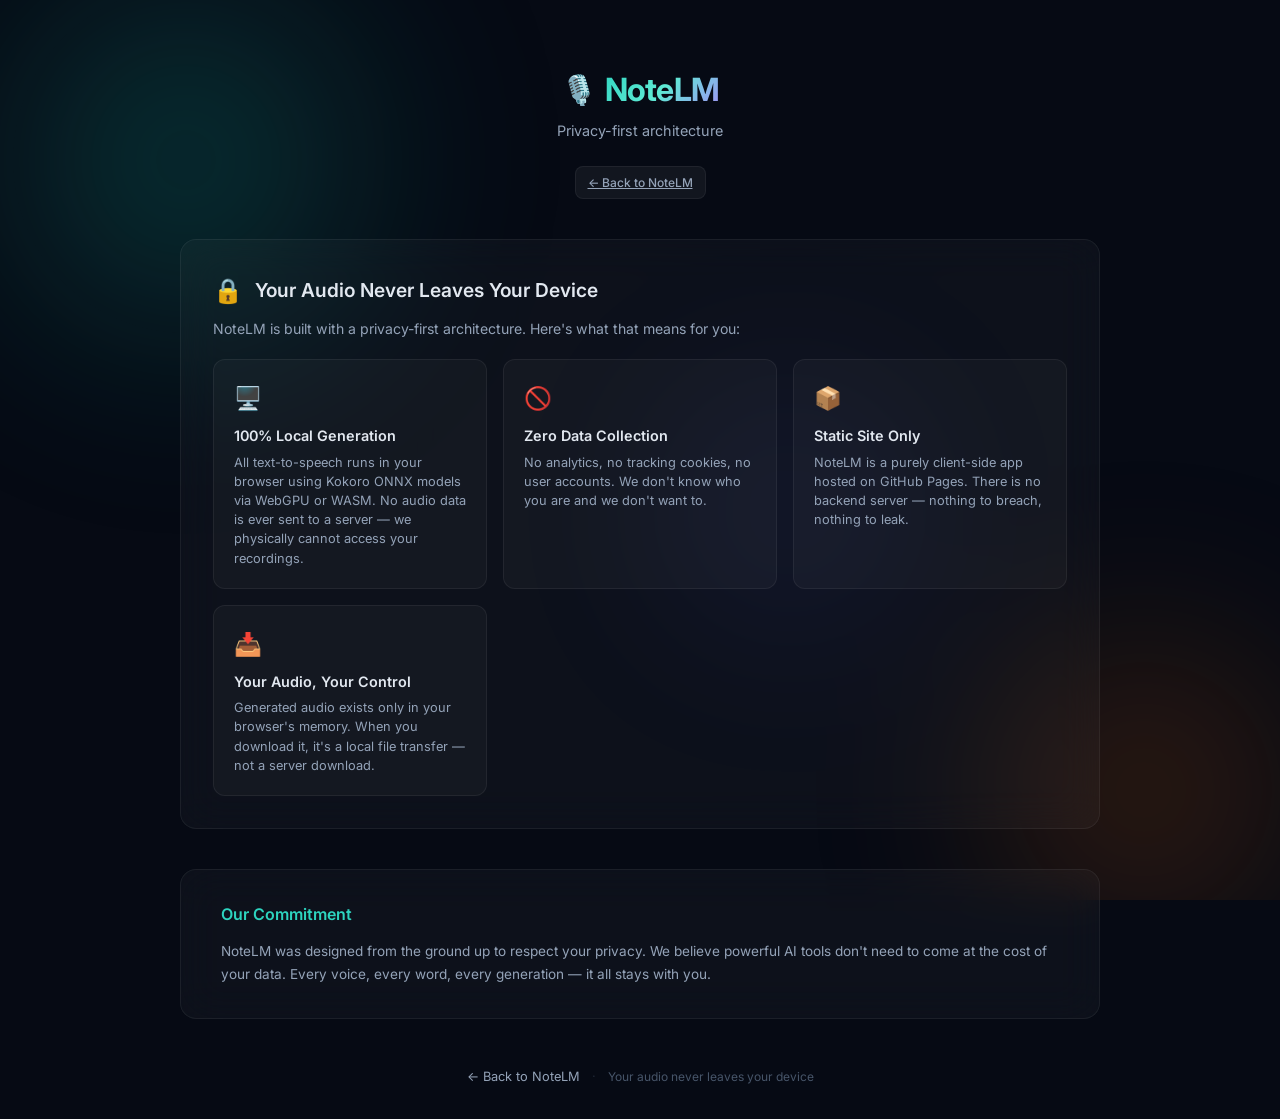
==== privacy.html @ 61eac871 "feat: privacy as subpage with footer link" ====
<!DOCTYPE html>
<html lang="en">
<head>
    <meta charset="UTF-8">
    <meta name="viewport" content="width=device-width, initial-scale=1.0">
    <title>NoteLM — Privacy</title>
    <meta name="description" content="NoteLM privacy policy — all TTS generation runs locally in your browser. No data collection, no server, no tracking.">
    <link rel="icon" href="data:image/svg+xml,<svg xmlns='http://www.w3.org/2000/svg' viewBox='0 0 100 100'><text y='.9em' font-size='90'>🎙️</text></svg>">
    <link href="https://fonts.googleapis.com/css2?family=Inter:wght@400;500;600;700&family=JetBrains+Mono:wght@400;500&display=swap" rel="stylesheet">
    <link rel="stylesheet" href="styles.css">
</head>
<body>
    <!-- Ambient background blobs -->
    <div class="ambient-bg">
        <div class="blob blob-1"></div>
        <div class="blob blob-2"></div>
        <div class="blob blob-3"></div>
    </div>

    <div class="app">
        <!-- Header -->
        <header class="header">
            <div class="logo">
                <span class="logo-icon">🎙️</span>
                <h1>NoteLM</h1>
            </div>
            <p class="tagline">Privacy-first architecture</p>
        </header>

        <!-- Back Link -->
        <div class="privacy-back">
            <a href="index.html" class="btn-glass btn-sm">← Back to NoteLM</a>
        </div>

        <!-- Privacy Content -->
        <section class="glass-panel privacy-section">
            <div class="privacy-header">
                <span class="privacy-icon">🔒</span>
                <h2>Your Audio Never Leaves Your Device</h2>
            </div>
            <p class="privacy-desc">NoteLM is built with a privacy-first architecture. Here's what that means for you:</p>
            <div class="privacy-grid">
                <div class="privacy-card">
                    <span class="privacy-card-icon">🖥️</span>
                    <h3>100% Local Generation</h3>
                    <p>All text-to-speech runs in your browser using Kokoro ONNX models via WebGPU or WASM. No audio data is ever sent to a server — we physically cannot access your recordings.</p>
                </div>
                <div class="privacy-card">
                    <span class="privacy-card-icon">🚫</span>
                    <h3>Zero Data Collection</h3>
                    <p>No analytics, no tracking cookies, no user accounts. We don't know who you are and we don't want to.</p>
                </div>
                <div class="privacy-card">
                    <span class="privacy-card-icon">📦</span>
                    <h3>Static Site Only</h3>
                    <p>NoteLM is a purely client-side app hosted on GitHub Pages. There is no backend server — nothing to breach, nothing to leak.</p>
                </div>
                <div class="privacy-card">
                    <span class="privacy-card-icon">📥</span>
                    <h3>Your Audio, Your Control</h3>
                    <p>Generated audio exists only in your browser's memory. When you download it, it's a local file transfer — not a server download.</p>
                </div>
            </div>
        </section>

        <!-- Commitment -->
        <section class="glass-panel privacy-commitment">
            <h3>Our Commitment</h3>
            <p>NoteLM was designed from the ground up to respect your privacy. We believe powerful AI tools don't need to come at the cost of your data. Every voice, every word, every generation — it all stays with you.</p>
        </section>

        <!-- Footer -->
        <footer class="site-footer">
            <a href="index.html" class="footer-link">← Back to NoteLM</a>
            <span class="footer-dot">·</span>
            <span class="footer-text">Your audio never leaves your device</span>
        </footer>
    </div>
</body>
</html>
---- styles.css ----
/* ============================================
   NoteLM — Glassmorphic Dark Theme
   ============================================ */

:root {
    --bg-deep: #060a14;
    --bg-surface: rgba(255, 255, 255, 0.03);
    --bg-surface-hover: rgba(255, 255, 255, 0.06);
    --bg-elevated: rgba(255, 255, 255, 0.05);

    --border: rgba(255, 255, 255, 0.06);
    --border-hover: rgba(255, 255, 255, 0.12);
    --border-focus: rgba(45, 212, 191, 0.4);

    --text-primary: #e2e8f0;
    --text-secondary: #94a3b8;
    --text-muted: #475569;

    --accent: #2dd4bf;
    --accent-dim: rgba(45, 212, 191, 0.15);
    --accent-glow: rgba(45, 212, 191, 0.25);

    --error: #f87171;
    --error-dim: rgba(248, 113, 113, 0.12);

    --radius-sm: 8px;
    --radius-md: 12px;
    --radius-lg: 16px;
    --radius-pill: 100px;

    --blur: 20px;
    --transition: 0.2s ease;
    --font-body: 'Inter', -apple-system, BlinkMacSystemFont, sans-serif;
    --font-mono: 'JetBrains Mono', 'SF Mono', 'Consolas', monospace;
}

*, *::before, *::after { margin: 0; padding: 0; box-sizing: border-box; }

html { font-size: 16px; }

body {
    font-family: var(--font-body);
    background: var(--bg-deep);
    color: var(--text-primary);
    line-height: 1.6;
    min-height: 100vh;
    overflow-x: hidden;
}

/* ---- Ambient Background ---- */
.ambient-bg {
    position: fixed;
    inset: 0;
    z-index: 0;
    overflow: hidden;
    pointer-events: none;
}

.blob {
    position: absolute;
    border-radius: 50%;
    filter: blur(100px);
    opacity: 0.4;
    animation: drift 20s ease-in-out infinite alternate;
}

.blob-1 {
    width: 500px; height: 500px;
    background: radial-gradient(circle, #0d9488 0%, transparent 70%);
    top: -10%; left: -5%;
    animation-duration: 25s;
}

.blob-2 {
    width: 400px; height: 400px;
    background: radial-gradient(circle, #b45309 0%, transparent 70%);
    bottom: -10%; right: -5%;
    animation-duration: 30s;
    animation-delay: -5s;
}

.blob-3 {
    width: 300px; height: 300px;
    background: radial-gradient(circle, #6366f1 0%, transparent 70%);
    top: 40%; left: 50%;
    animation-duration: 22s;
    animation-delay: -10s;
    opacity: 0.2;
}

@keyframes drift {
    0% { transform: translate(0, 0) scale(1); }
    33% { transform: translate(30px, -20px) scale(1.05); }
    66% { transform: translate(-20px, 30px) scale(0.95); }
    100% { transform: translate(10px, -10px) scale(1.02); }
}

/* ---- App Layout ---- */
.app {
    position: relative;
    z-index: 1;
    max-width: 960px;
    margin: 0 auto;
    padding: 1.5rem 1.25rem 7rem;
    display: flex;
    flex-direction: column;
    gap: 1rem;
    min-height: 100vh;
    height: 100vh;
}

/* ---- Glass Panel ---- */
.glass-panel {
    background: var(--bg-surface);
    backdrop-filter: blur(var(--blur));
    -webkit-backdrop-filter: blur(var(--blur));
    border: 1px solid var(--border);
    border-radius: var(--radius-lg);
    transition: border-color var(--transition);
}

.glass-panel:hover { border-color: var(--border-hover); }

/* ---- Header ---- */
.header {
    text-align: center;
    padding: 2.5rem 0 0.5rem;
}

.logo {
    display: flex;
    align-items: center;
    justify-content: center;
    gap: 0.5rem;
}

.logo-icon { font-size: 1.8rem; }

.logo h1 {
    font-size: 2rem;
    font-weight: 700;
    letter-spacing: -0.03em;
    background: linear-gradient(135deg, var(--accent), #5eead4, #a78bfa);
    -webkit-background-clip: text;
    -webkit-text-fill-color: transparent;
    background-clip: text;
}

.tagline {
    color: var(--text-secondary);
    font-size: 0.9rem;
    margin-top: 0.25rem;
}

/* ---- Section Labels ---- */
.section-label {
    font-size: 0.7rem;
    font-weight: 600;
    text-transform: uppercase;
    letter-spacing: 0.1em;
    color: var(--text-muted);
}

/* ---- Speaker Editor Portal ---- */
.speaker-editor-portal {
    background: rgba(10, 15, 30, 0.98);
    backdrop-filter: blur(32px);
    border: 1px solid rgba(45, 212, 191, 0.3);
    border-radius: var(--radius-md);
    padding: 0.85rem;
    min-width: 260px;
    box-shadow: 0 16px 48px rgba(0,0,0,0.6), 0 0 24px rgba(45, 212, 191, 0.08);
}

.editor-arrow {
    position: absolute;
    top: -5px;
    left: 50%;
    transform: translateX(-50%) rotate(45deg);
    width: 10px;
    height: 10px;
    background: rgba(10, 15, 30, 0.98);
    border-top: 1px solid rgba(45, 212, 191, 0.3);
    border-left: 1px solid rgba(45, 212, 191, 0.3);
}

/* ---- Engine Selector ---- */
.engine-section {
    padding: 0.65rem 1rem;
}

.engine-row {
    display: flex;
    align-items: center;
    gap: 0.75rem;
}

.engine-options {
    display: flex;
    gap: 0.4rem;
    flex: 1;
}

.engine-btn {
    flex: 1;
    display: flex;
    flex-direction: column;
    align-items: center;
    gap: 0.15rem;
    padding: 0.45rem 0.5rem;
    background: var(--bg-elevated);
    border: 1px solid var(--border);
    border-radius: var(--radius-sm);
    cursor: pointer;
    transition: all var(--transition);
    font-family: var(--font-body);
}

.engine-btn:hover {
    border-color: var(--border-hover);
    background: var(--bg-surface-hover);
}

.engine-btn.active {
    border-color: var(--accent);
    background: var(--accent-dim);
    box-shadow: 0 0 12px rgba(45, 212, 191, 0.1);
}

.engine-name {
    font-size: 0.8rem;
    font-weight: 600;
    color: var(--text-primary);
}

.engine-meta {
    font-size: 0.65rem;
    color: var(--text-muted);
}

.backend-notice {
    display: flex;
    align-items: center;
    gap: 0.4rem;
    margin-top: 0.5rem;
    padding: 0.4rem 0.65rem;
    background: rgba(251, 191, 36, 0.08);
    border: 1px solid rgba(251, 191, 36, 0.15);
    border-radius: var(--radius-sm);
    font-size: 0.75rem;
    color: #fbbf24;
}

.notice-icon { font-size: 0.85rem; }

.backend-notice.webgpu {
    background: rgba(45, 212, 191, 0.08);
    border-color: rgba(45, 212, 191, 0.15);
    color: var(--accent);
}

/* ---- Speakers Strip ---- */
.speakers-section {
    padding: 0.75rem 1rem;
}

.speakers-header {
    display: flex;
    align-items: center;
    justify-content: space-between;
    margin-bottom: 0.5rem;
}

.speakers-strip {
    display: flex;
    gap: 0.5rem;
    overflow-x: auto;
    padding-bottom: 0.25rem;
    scrollbar-width: thin;
    scrollbar-color: rgba(255,255,255,0.08) transparent;
}

.speakers-strip::-webkit-scrollbar { height: 4px; }
.speakers-strip::-webkit-scrollbar-track { background: transparent; }
.speakers-strip::-webkit-scrollbar-thumb { background: rgba(255,255,255,0.08); border-radius: 2px; }

/* Speaker Chip */
.speaker-chip {
    display: flex;
    align-items: center;
    gap: 0.4rem;
    background: var(--bg-elevated);
    border: 1px solid var(--border);
    border-radius: var(--radius-pill);
    padding: 0.35rem 0.75rem 0.35rem 0.5rem;
    cursor: pointer;
    transition: all var(--transition);
    white-space: nowrap;
    flex-shrink: 0;
}

.speaker-chip:hover {
    border-color: var(--border-hover);
    background: var(--bg-surface-hover);
}

.speaker-chip.active {
    border-color: var(--border-focus);
    box-shadow: 0 0 12px var(--accent-dim);
}

.chip-dot {
    width: 10px;
    height: 10px;
    border-radius: 50%;
    flex-shrink: 0;
}

.chip-name {
    font-size: 0.8rem;
    font-weight: 500;
    color: var(--text-primary);
}

.chip-voice {
    font-size: 0.7rem;
    color: var(--text-muted);
    margin-left: 0.15rem;
}

.chip-remove {
    background: none;
    border: none;
    color: var(--text-muted);
    font-size: 0.85rem;
    cursor: pointer;
    padding: 0 0.15rem;
    margin-left: 0.15rem;
    border-radius: 50%;
    line-height: 1;
    transition: all var(--transition);
    opacity: 0;
}

.speaker-chip:hover .chip-remove { opacity: 1; }
.chip-remove:hover { color: var(--error); background: var(--error-dim); }

/* Speaker Editor Popover */


.editor-field {
    display: flex;
    flex-direction: column;
    gap: 0.2rem;
    margin-bottom: 0.5rem;
}

.editor-field:last-child { margin-bottom: 0; }

.editor-label {
    font-size: 0.65rem;
    font-weight: 600;
    text-transform: uppercase;
    letter-spacing: 0.08em;
    color: var(--text-muted);
}

.editor-input,
.editor-select {
    background: rgba(255,255,255,0.04);
    color: var(--text-primary);
    border: 1px solid var(--border);
    border-radius: var(--radius-sm);
    padding: 0.4rem 0.6rem;
    font-family: var(--font-body);
    font-size: 0.8rem;
    transition: border-color var(--transition);
    width: 100%;
}

.editor-input:focus, .editor-select:focus {
    outline: none;
    border-color: var(--accent);
}

.editor-select { cursor: pointer; }

.editor-select option {
    background: #0f172a;
    color: var(--text-primary);
}

/* Add Speaker Button */
.btn-add-speaker {
    display: flex;
    align-items: center;
    justify-content: center;
    width: 32px;
    height: 32px;
    background: var(--accent-dim);
    border: 1px dashed rgba(45, 212, 191, 0.3);
    border-radius: 50%;
    color: var(--accent);
    font-size: 1.1rem;
    cursor: pointer;
    transition: all var(--transition);
    flex-shrink: 0;
}

.btn-add-speaker:hover {
    background: rgba(45, 212, 191, 0.25);
    border-color: var(--accent);
}

.chip-plus { line-height: 1; }

/* ---- Script Section ---- */
.script-section {
    flex: 1;
    display: flex;
    flex-direction: column;
    padding: 0.75rem 1rem 1rem;
    min-height: 400px;
}

.script-header {
    display: flex;
    align-items: center;
    justify-content: space-between;
    margin-bottom: 0.75rem;
}

.script-actions { display: flex; gap: 0.4rem; }

.script-lines {
    flex: 1;
    overflow-y: auto;
    display: flex;
    flex-direction: column;
    gap: 0.35rem;
    padding-right: 0.25rem;
    min-height: 300px;
    max-height: calc(100vh - 280px);
}

.script-lines::-webkit-scrollbar { width: 5px; }
.script-lines::-webkit-scrollbar-track { background: transparent; }
.script-lines::-webkit-scrollbar-thumb { background: rgba(255,255,255,0.06); border-radius: 3px; }

/* Script Line */
.script-line {
    display: grid;
    grid-template-columns: 3px 2.5rem 120px 1fr auto 20px;
    gap: 0;
    align-items: stretch;
    background: var(--bg-surface);
    border: 1px solid var(--border);
    border-radius: var(--radius-sm);
    transition: all var(--transition);
    overflow: hidden;
}

/* Selection gutter — left-edge strip for click + drag-to-select */
.line-select-gutter {
    display: flex;
    align-items: center;
    justify-content: center;
    cursor: pointer;
    background: transparent;
    transition: background var(--transition);
    border-left: 1px solid var(--border);
}

.line-select-gutter:hover {
    background: rgba(45, 212, 191, 0.06);
}

.line-select-gutter.selected {
    background: rgba(45, 212, 191, 0.1);
}

.gutter-dot {
    width: 12px;
    height: 12px;
    border-radius: 50%;
    background: var(--border);
    transition: all var(--transition);
    opacity: 0;
    cursor: pointer;
}

.script-line:hover .gutter-dot,
.gutter-dot.selected {
    opacity: 1;
}

.gutter-dot:hover {
    background: var(--accent);
    transform: scale(1.3);
}

.gutter-dot.selected {
    background: var(--accent);
    box-shadow: 0 0 6px var(--accent-dim);
}


/* Selected row highlight */
.script-line.selected {
    border-color: var(--accent);
    background: rgba(45, 212, 191, 0.04);
}

.script-line:hover { border-color: var(--border-hover); }
.script-line.active { border-color: var(--accent); box-shadow: 0 0 16px var(--accent-dim); }

.line-accent {
    width: 3px;
    align-self: stretch;
    border-radius: 3px 0 0 3px;
}

.line-number {
    display: flex;
    align-items: center;
    justify-content: center;
    min-width: 2rem;
    padding: 0.5rem 0;
    font-size: 0.65rem;
    font-weight: 600;
    color: var(--text-muted);
    font-variant-numeric: tabular-nums;
}

.line-speaker-select {
    background: transparent;
    color: var(--text-secondary);
    border: none;
    border-left: 1px solid var(--border);
    border-right: 1px solid var(--border);
    padding: 0.5rem 0.6rem;
    font-family: var(--font-body);
    font-size: 0.8rem;
    font-weight: 500;
    cursor: pointer;
    transition: color var(--transition);
}

.line-speaker-select:focus { outline: none; color: var(--text-primary); }
.line-speaker-select option { background: #0f172a; color: var(--text-primary); }

.line-textarea {
    background: transparent;
    color: var(--text-primary);
    border: none;
    padding: 0.5rem 0.75rem;
    font-family: var(--font-body);
    font-size: 0.875rem;
    line-height: 1.55;
    resize: none;
    min-height: 36px;
    width: 100%;
}

.line-textarea:focus { outline: none; }
.line-textarea::placeholder { color: var(--text-muted); }

/* Line Actions */
.line-actions {
    display: flex;
    align-items: center;
    gap: 0.35rem;
    padding: 0.25rem 0.5rem;
    flex-shrink: 0;
}

.line-mini-waveform {
    width: 80px;
    height: 24px;
    border-radius: 4px;
    background: rgba(0, 0, 0, 0.15);
    flex-shrink: 0;
}

.line-mini-waveform-placeholder {
    width: 80px;
    height: 24px;
    border-radius: 4px;
    border: 1px dashed rgba(255, 255, 255, 0.08);
    flex-shrink: 0;
}

.line-duration {
    font-size: 0.65rem;
    color: var(--text-muted);
    font-variant-numeric: tabular-nums;
    white-space: nowrap;
    min-width: 32px;
    text-align: center;
}

.line-status-dot {
    display: inline-block;
    width: 5px;
    height: 5px;
    border-radius: 50%;
    margin-right: 0.25rem;
    vertical-align: middle;
}

.line-status-dot.dirty { background: #f59e0b; }
.line-status-dot.generated { background: var(--accent); }
.line-status-dot.empty { background: rgba(255, 255, 255, 0.15); }

.line-regen,
.line-play {
    background: none;
    border: none;
    color: var(--text-muted);
    cursor: pointer;
    font-size: 0.75rem;
    padding: 0.2rem;
    border-radius: 4px;
    transition: all var(--transition);
    opacity: 0;
}

.script-line:hover .line-regen,
.script-line:hover .line-play { opacity: 1; }
.line-regen:hover { color: var(--accent); background: var(--accent-dim); }
.line-play:hover { color: var(--accent); background: var(--accent-dim); }

.line-remove {
    background: none;
    border: none;
    color: var(--text-muted);
    cursor: pointer;
    font-size: 0.9rem;
    padding: 0.5rem 0.5rem;
    opacity: 0;
    transition: all var(--transition);
}

.script-line:hover .line-remove { opacity: 1; }
.line-remove:hover { color: var(--error); }

/* Add Line */
.btn-add-line {
    width: 100%;
    padding: 0.5rem;
    margin-top: 0.5rem;
    background: transparent;
    border: 1px dashed var(--border);
    border-radius: var(--radius-sm);
    color: var(--text-muted);
    font-family: var(--font-body);
    font-size: 0.8rem;
    cursor: pointer;
    transition: all var(--transition);
}

.btn-add-line:hover {
    border-color: var(--accent);
    color: var(--accent);
    background: var(--accent-dim);
}

/* ---- Buttons ---- */
.btn-glass {
    display: inline-flex;
    align-items: center;
    gap: 0.35rem;
    padding: 0.35rem 0.75rem;
    background: var(--bg-elevated);
    border: 1px solid var(--border);
    border-radius: var(--radius-sm);
    color: var(--text-secondary);
    font-family: var(--font-body);
    font-size: 0.75rem;
    font-weight: 500;
    cursor: pointer;
    transition: all var(--transition);
}

.btn-glass:hover { border-color: var(--border-hover); color: var(--text-primary); background: var(--bg-surface-hover); }

.btn-glass.btn-danger:hover { border-color: var(--error); color: var(--error); background: var(--error-dim); }

.btn-primary {
    display: inline-flex;
    align-items: center;
    gap: 0.4rem;
    padding: 0.5rem 1.25rem;
    background: var(--accent);
    border: none;
    border-radius: var(--radius-sm);
    color: var(--bg-deep);
    font-family: var(--font-body);
    font-size: 0.85rem;
    font-weight: 600;
    cursor: pointer;
    transition: all var(--transition);
    box-shadow: 0 2px 16px var(--accent-glow);
}

.btn-primary:hover {
    background: #5eead4;
    transform: translateY(-1px);
    box-shadow: 0 4px 24px var(--accent-glow);
}

.btn-primary:disabled, .btn-glass:disabled {
    opacity: 0.35;
    cursor: not-allowed;
    transform: none !important;
    box-shadow: none !important;
}

.btn-icon { font-size: 0.9rem; }

/* ---- Sticky Controls Bar ---- */
.controls-spacer { height: 100px; }

.controls-bar {
    position: fixed;
    bottom: 0;
    left: 0;
    right: 0;
    z-index: 50;
    background: rgba(6, 10, 20, 0.85);
    backdrop-filter: blur(24px);
    -webkit-backdrop-filter: blur(24px);
    border-top: 1px solid var(--border);
}

.controls-inner {
    max-width: 960px;
    margin: 0 auto;
    padding: 0.6rem 1.25rem;
    display: flex;
    align-items: center;
    gap: 1rem;
    flex-wrap: wrap;
}

.controls-buttons {
    display: flex;
    gap: 0.5rem;
    flex-shrink: 0;
}

.status-strip {
    display: flex;
    align-items: center;
    gap: 0.4rem;
    padding: 0.25rem 1.25rem 0.4rem;
    max-width: 960px;
    margin: 0 auto;
}

.status-dot {
    width: 6px;
    height: 6px;
    border-radius: 50%;
    background: var(--accent);
    animation: pulse 2s ease-in-out infinite;
}

.status-dot.loading { background: #fbbf24; animation-duration: 0.8s; }
.status-dot.error { background: var(--error); animation: none; }

@keyframes pulse {
    0%, 100% { opacity: 1; }
    50% { opacity: 0.3; }
}

.status-text {
    font-size: 0.7rem;
    color: var(--text-muted);
}

/* Progress Inline */
.progress-inline {
    flex: 1;
    display: flex;
    align-items: center;
    gap: 0.6rem;
    min-width: 120px;
}

.progress-track {
    flex: 1;
    height: 4px;
    background: rgba(255,255,255,0.06);
    border-radius: 2px;
    overflow: hidden;
}

.progress-fill {
    height: 100%;
    width: 0%;
    background: linear-gradient(90deg, var(--accent), #5eead4);
    border-radius: 2px;
    transition: width 0.3s ease;
}

.progress-label {
    font-size: 0.7rem;
    color: var(--text-secondary);
    white-space: nowrap;
}

.progress-pct {
    font-size: 0.85rem;
    font-weight: 600;
    color: var(--accent);
    text-align: center;
    margin-top: 0.5rem;
}

/* Player Inline */
.player-inline {
    flex: 1;
    display: flex;
    align-items: center;
    gap: 0.5rem;
    min-width: 200px;
}

.btn-play {
    width: 30px;
    height: 30px;
    display: flex;
    align-items: center;
    justify-content: center;
    background: var(--accent-dim);
    border: 1px solid rgba(45,212,191,0.2);
    border-radius: 50%;
    color: var(--accent);
    font-size: 0.75rem;
    cursor: pointer;
    transition: all var(--transition);
    flex-shrink: 0;
}

.btn-play:hover { background: rgba(45,212,191,0.25); }

#waveformCanvas {
    height: 48px;
    flex: 1;
    min-width: 100px;
    border-radius: 6px;
    background: rgba(0, 0, 0, 0.2);
    cursor: pointer;
    transition: opacity var(--transition);
}

#waveformCanvas:hover {
    opacity: 1;
}

.time-label {
    font-size: 0.65rem;
    color: var(--text-muted);
    font-variant-numeric: tabular-nums;
    white-space: nowrap;
    min-width: 55px;
}

/* ---- Overlay / Modal ---- */
.overlay {
    position: fixed;
    inset: 0;
    background: rgba(0, 0, 0, 0.6);
    backdrop-filter: blur(8px);
    display: flex;
    align-items: center;
    justify-content: center;
    z-index: 200;
}

.modal {
    background: rgba(10, 15, 30, 0.98);
    backdrop-filter: blur(32px);
    border: 1px solid rgba(45, 212, 191, 0.15);
    border-radius: var(--radius-lg);
    padding: 1.75rem;
    max-width: 580px;
    width: 92%;
    box-shadow: 0 24px 80px rgba(0,0,0,0.6), 0 0 40px rgba(45, 212, 191, 0.05);
}

.modal h3 {
    font-size: 1.1rem;
    font-weight: 600;
    margin-bottom: 0.35rem;
}

.modal-desc {
    color: var(--text-secondary);
    font-size: 0.82rem;
    margin-bottom: 0.75rem;
    line-height: 1.5;
}

.modal code {
    background: rgba(45, 212, 191, 0.1);
    color: var(--accent);
    padding: 0.1rem 0.35rem;
    border-radius: 4px;
    font-family: var(--font-mono);
    font-size: 0.8rem;
}

.modal-actions {
    display: flex;
    gap: 0.5rem;
    justify-content: flex-end;
    margin-top: 1rem;
}

.paste-area {
    width: 100%;
    min-height: 300px;
    background: rgba(255,255,255,0.03);
    color: var(--text-primary);
    border: 1px solid var(--border);
    border-radius: var(--radius-sm);
    padding: 0.75rem;
    font-family: var(--font-mono);
    font-size: 0.8rem;
    line-height: 1.65;
    resize: vertical;
}

.paste-area:focus { outline: none; border-color: var(--accent); }
.paste-area::placeholder { color: var(--text-muted); }

.spinner {
    width: 40px;
    height: 40px;
    border: 3px solid var(--border);
    border-top-color: var(--accent);
    border-radius: 50%;
    animation: spin 0.8s linear infinite;
    margin: 0 auto 1rem;
}

@keyframes spin { to { transform: rotate(360deg); } }

/* ---- Privacy Section ---- */
.privacy-section {
    padding: 2rem;
}

.privacy-header {
    display: flex;
    align-items: center;
    gap: 0.75rem;
    margin-bottom: 0.5rem;
}

.privacy-icon {
    font-size: 1.5rem;
}

.privacy-header h2 {
    font-size: 1.2rem;
    font-weight: 600;
    color: var(--text-primary);
}

.privacy-desc {
    color: var(--text-secondary);
    font-size: 0.88rem;
    margin-bottom: 1.25rem;
    line-height: 1.5;
}

.privacy-grid {
    display: grid;
    grid-template-columns: repeat(auto-fit, minmax(220px, 1fr));
    gap: 1rem;
}

.privacy-card {
    background: rgba(255, 255, 255, 0.03);
    border: 1px solid var(--border);
    border-radius: var(--radius-md);
    padding: 1.25rem;
    transition: all var(--transition);
}

.privacy-card:hover {
    border-color: var(--border-hover);
    background: rgba(45, 212, 191, 0.04);
    transform: translateY(-1px);
}

.privacy-card-icon {
    font-size: 1.4rem;
    display: block;
    margin-bottom: 0.5rem;
}

.privacy-card h3 {
    font-size: 0.9rem;
    font-weight: 600;
    color: var(--text-primary);
    margin-bottom: 0.35rem;
}

.privacy-card p {
    font-size: 0.8rem;
    color: var(--text-secondary);
    line-height: 1.5;
}

/* ---- Footer ---- */
.site-footer {
    display: flex;
    align-items: center;
    justify-content: center;
    gap: 0.75rem;
    padding: 2rem 1rem;
    font-size: 0.8rem;
    color: var(--text-muted);
}

.footer-link {
    color: var(--text-secondary);
    text-decoration: none;
    transition: color var(--transition);
}
.footer-link:hover { color: var(--accent); }

.footer-dot { opacity: 0.4; }
.footer-text { font-size: 0.75rem; }

/* ---- Privacy Page ---- */
.privacy-back {
    display: flex;
    justify-content: center;
    margin-bottom: 1.5rem;
}

.privacy-commitment {
    margin-top: 1.5rem;
    padding: 2rem 2.5rem;
}

.privacy-commitment h3 {
    font-size: 1rem;
    font-weight: 600;
    color: var(--accent);
    margin-bottom: 0.75rem;
}

.privacy-commitment p {
    font-size: 0.85rem;
    color: var(--text-secondary);
    line-height: 1.7;
}

/* ---- Responsive ---- */
@media (max-width: 640px) {
    .app { padding: 1rem 0.75rem 7rem; }
    .logo h1 { font-size: 1.6rem; }
    .header { padding-top: 1.5rem; }
    .controls-buttons { flex: 1; }
    .controls-buttons .btn-primary { flex: 1; justify-content: center; }
    .player-inline { flex-wrap: wrap; }
    .line-number { min-width: 1.5rem; font-size: 0.6rem; }
    .line-speaker-select { min-width: 70px; font-size: 0.7rem; }
    .privacy-grid { grid-template-columns: 1fr; }
    .privacy-section { padding: 1.5rem; }
}
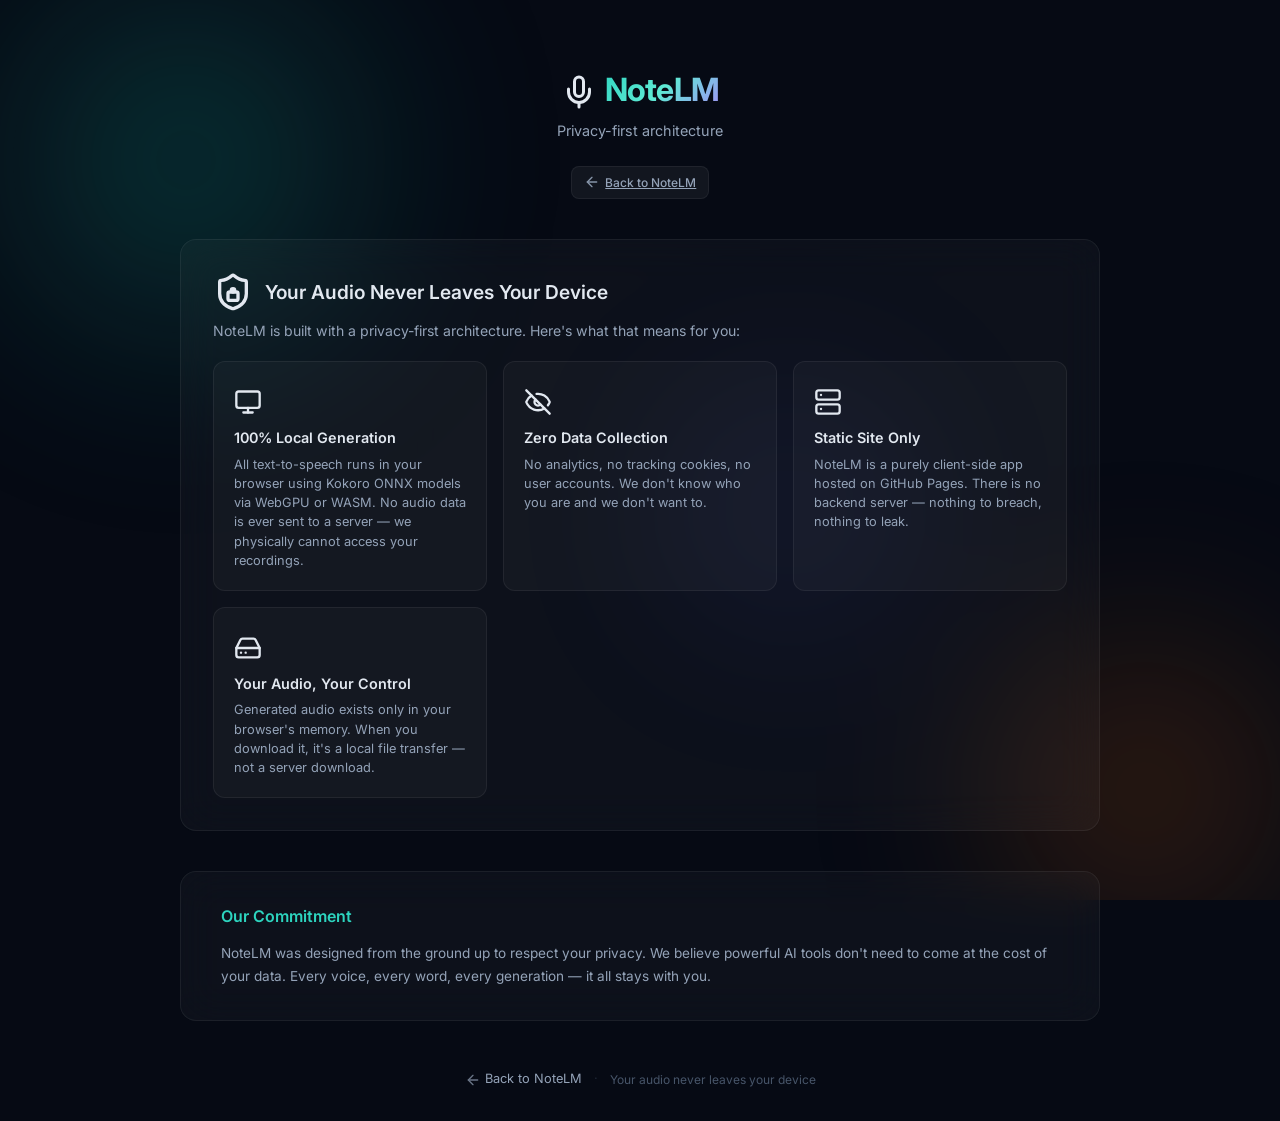
==== commit 84ded02f: "feat: replace all emojis with Lucide-style SVG icons - New icons.js module: 16 stroke-based SVGs, sh" ====
--- a/privacy.html
+++ b/privacy.html
@@ -5,7 +5,7 @@
     <meta name="viewport" content="width=device-width, initial-scale=1.0">
     <title>NoteLM — Privacy</title>
     <meta name="description" content="NoteLM privacy policy — all TTS generation runs locally in your browser. No data collection, no server, no tracking.">
-    <link rel="icon" href="data:image/svg+xml,<svg xmlns='http://www.w3.org/2000/svg' viewBox='0 0 100 100'><text y='.9em' font-size='90'>🎙️</text></svg>">
+    <link rel="icon" href="data:image/svg+xml,<svg xmlns='http://www.w3.org/2000/svg' viewBox='0 0 24 24' fill='none' stroke='%23c4b5fd' stroke-width='2' stroke-linecap='round' stroke-linejoin='round'><path d='M12 2a3 3 0 0 0-3 3v7a3 3 0 0 0 6 0V5a3 3 0 0 0-3-3Z'/><path d='M19 10v2a7 7 0 0 1-14 0v-2'/><line x1='12' x2='12' y1='19' y2='22'/></svg>">
     <link href="https://fonts.googleapis.com/css2?family=Inter:wght@400;500;600;700&family=JetBrains+Mono:wght@400;500&display=swap" rel="stylesheet">
     <link rel="stylesheet" href="styles.css">
 </head>
@@ -21,7 +21,7 @@
         <!-- Header -->
         <header class="header">
             <div class="logo">
-                <span class="logo-icon">🎙️</span>
+                <span class="logo-icon"><svg class="svg-icon svg-lg" viewBox="0 0 24 24" fill="none" stroke="currentColor" stroke-width="2" stroke-linecap="round" stroke-linejoin="round"><path d="M12 2a3 3 0 0 0-3 3v7a3 3 0 0 0 6 0V5a3 3 0 0 0-3-3Z"/><path d="M19 10v2a7 7 0 0 1-14 0v-2"/><line x1="12" x2="12" y1="19" y2="22"/></svg></span>
                 <h1>NoteLM</h1>
             </div>
             <p class="tagline">Privacy-first architecture</p>
@@ -29,34 +29,34 @@
 
         <!-- Back Link -->
         <div class="privacy-back">
-            <a href="index.html" class="btn-glass btn-sm">← Back to NoteLM</a>
+            <a href="index.html" class="btn-glass btn-sm"><svg class="svg-icon svg-sm" viewBox="0 0 24 24" fill="none" stroke="currentColor" stroke-width="2" stroke-linecap="round" stroke-linejoin="round"><path d="m12 19-7-7 7-7"/><path d="M19 12H5"/></svg> Back to NoteLM</a>
         </div>
 
         <!-- Privacy Content -->
         <section class="glass-panel privacy-section">
             <div class="privacy-header">
-                <span class="privacy-icon">🔒</span>
+                <span class="privacy-icon"><svg class="svg-icon svg-lg" viewBox="0 0 24 24" fill="none" stroke="currentColor" stroke-width="2" stroke-linecap="round" stroke-linejoin="round"><path d="M20 13c0 5-3.5 7.5-7.66 8.95a1 1 0 0 1-.67-.01C7.5 20.5 4 18 4 13V6a1 1 0 0 1 1-1c2 0 4.5-1.2 6.24-2.72a1.17 1.17 0 0 1 1.52 0C14.51 3.81 17 5 19 5a1 1 0 0 1 1 1z"/><rect width="6" height="5" x="9" y="12" rx="1"/><circle cx="12" cy="11" r="1"/></svg></span>
                 <h2>Your Audio Never Leaves Your Device</h2>
             </div>
             <p class="privacy-desc">NoteLM is built with a privacy-first architecture. Here's what that means for you:</p>
             <div class="privacy-grid">
                 <div class="privacy-card">
-                    <span class="privacy-card-icon">🖥️</span>
+                    <span class="privacy-card-icon"><svg class="svg-icon svg-lg" viewBox="0 0 24 24" fill="none" stroke="currentColor" stroke-width="2" stroke-linecap="round" stroke-linejoin="round"><rect width="20" height="14" x="2" y="3" rx="2"/><line x1="8" x2="16" y1="21" y2="21"/><line x1="12" x2="12" y1="17" y2="21"/></svg></span>
                     <h3>100% Local Generation</h3>
                     <p>All text-to-speech runs in your browser using Kokoro ONNX models via WebGPU or WASM. No audio data is ever sent to a server — we physically cannot access your recordings.</p>
                 </div>
                 <div class="privacy-card">
-                    <span class="privacy-card-icon">🚫</span>
+                    <span class="privacy-card-icon"><svg class="svg-icon svg-lg" viewBox="0 0 24 24" fill="none" stroke="currentColor" stroke-width="2" stroke-linecap="round" stroke-linejoin="round"><path d="M10.733 5.076a10.744 10.744 0 0 1 11.205 6.575 1 1 0 0 1 0 .696 10.747 10.747 0 0 1-1.444 2.49"/><path d="M14.084 14.158a3 3 0 0 1-4.242-4.242"/><path d="M17.479 17.499a10.75 10.75 0 0 1-15.417-5.151 1 1 0 0 1 0-.696 10.75 10.75 0 0 1 4.446-5.143"/><path d="m2 2 20 20"/></svg></span>
                     <h3>Zero Data Collection</h3>
                     <p>No analytics, no tracking cookies, no user accounts. We don't know who you are and we don't want to.</p>
                 </div>
                 <div class="privacy-card">
-                    <span class="privacy-card-icon">📦</span>
+                    <span class="privacy-card-icon"><svg class="svg-icon svg-lg" viewBox="0 0 24 24" fill="none" stroke="currentColor" stroke-width="2" stroke-linecap="round" stroke-linejoin="round"><rect width="20" height="8" x="2" y="2" rx="2" ry="2"/><rect width="20" height="8" x="2" y="14" rx="2" ry="2"/><line x1="6" x2="6.01" y1="6" y2="6"/><line x1="6" x2="6.01" y1="18" y2="18"/></svg></span>
                     <h3>Static Site Only</h3>
                     <p>NoteLM is a purely client-side app hosted on GitHub Pages. There is no backend server — nothing to breach, nothing to leak.</p>
                 </div>
                 <div class="privacy-card">
-                    <span class="privacy-card-icon">📥</span>
+                    <span class="privacy-card-icon"><svg class="svg-icon svg-lg" viewBox="0 0 24 24" fill="none" stroke="currentColor" stroke-width="2" stroke-linecap="round" stroke-linejoin="round"><line x1="22" x2="2" y1="12" y2="12"/><path d="M5.45 5.11 2 12v6a2 2 0 0 0 2 2h16a2 2 0 0 0 2-2v-6l-3.45-6.89A2 2 0 0 0 16.76 4H7.24a2 2 0 0 0-1.79 1.11z"/><line x1="6" x2="6.01" y1="16" y2="16"/><line x1="10" x2="10.01" y1="16" y2="16"/></svg></span>
                     <h3>Your Audio, Your Control</h3>
                     <p>Generated audio exists only in your browser's memory. When you download it, it's a local file transfer — not a server download.</p>
                 </div>
@@ -71,7 +71,7 @@
 
         <!-- Footer -->
         <footer class="site-footer">
-            <a href="index.html" class="footer-link">← Back to NoteLM</a>
+            <a href="index.html" class="footer-link"><svg class="svg-icon svg-sm" viewBox="0 0 24 24" fill="none" stroke="currentColor" stroke-width="2" stroke-linecap="round" stroke-linejoin="round"><path d="m12 19-7-7 7-7"/><path d="M19 12H5"/></svg> Back to NoteLM</a>
             <span class="footer-dot">·</span>
             <span class="footer-text">Your audio never leaves your device</span>
         </footer>
--- a/styles.css
+++ b/styles.css
@@ -283,6 +283,25 @@
 .speakers-strip::-webkit-scrollbar { height: 4px; }
 .speakers-strip::-webkit-scrollbar-track { background: transparent; }
 .speakers-strip::-webkit-scrollbar-thumb { background: rgba(255,255,255,0.08); border-radius: 2px; }
+
+/* SVG Icons */
+.svg-icon {
+    width: 16px;
+    height: 16px;
+    display: inline-block;
+    vertical-align: middle;
+    flex-shrink: 0;
+}
+.svg-icon.svg-xs { width: 12px; height: 12px; }
+.svg-icon.svg-sm { width: 16px; height: 16px; }
+.svg-icon.svg-md { width: 20px; height: 20px; }
+.svg-icon.svg-lg { width: 24px; height: 24px; }
+.logo-icon .svg-icon { width: 36px; height: 36px; }
+.btn-primary .svg-icon,
+.btn-glass .svg-icon { opacity: 0.9; }
+.footer-link .svg-icon { opacity: 0.7; }
+.privacy-icon .svg-icon { width: 40px; height: 40px; }
+.privacy-card-icon .svg-icon { width: 28px; height: 28px; }
 
 /* Speaker Chip */
 .speaker-chip {
